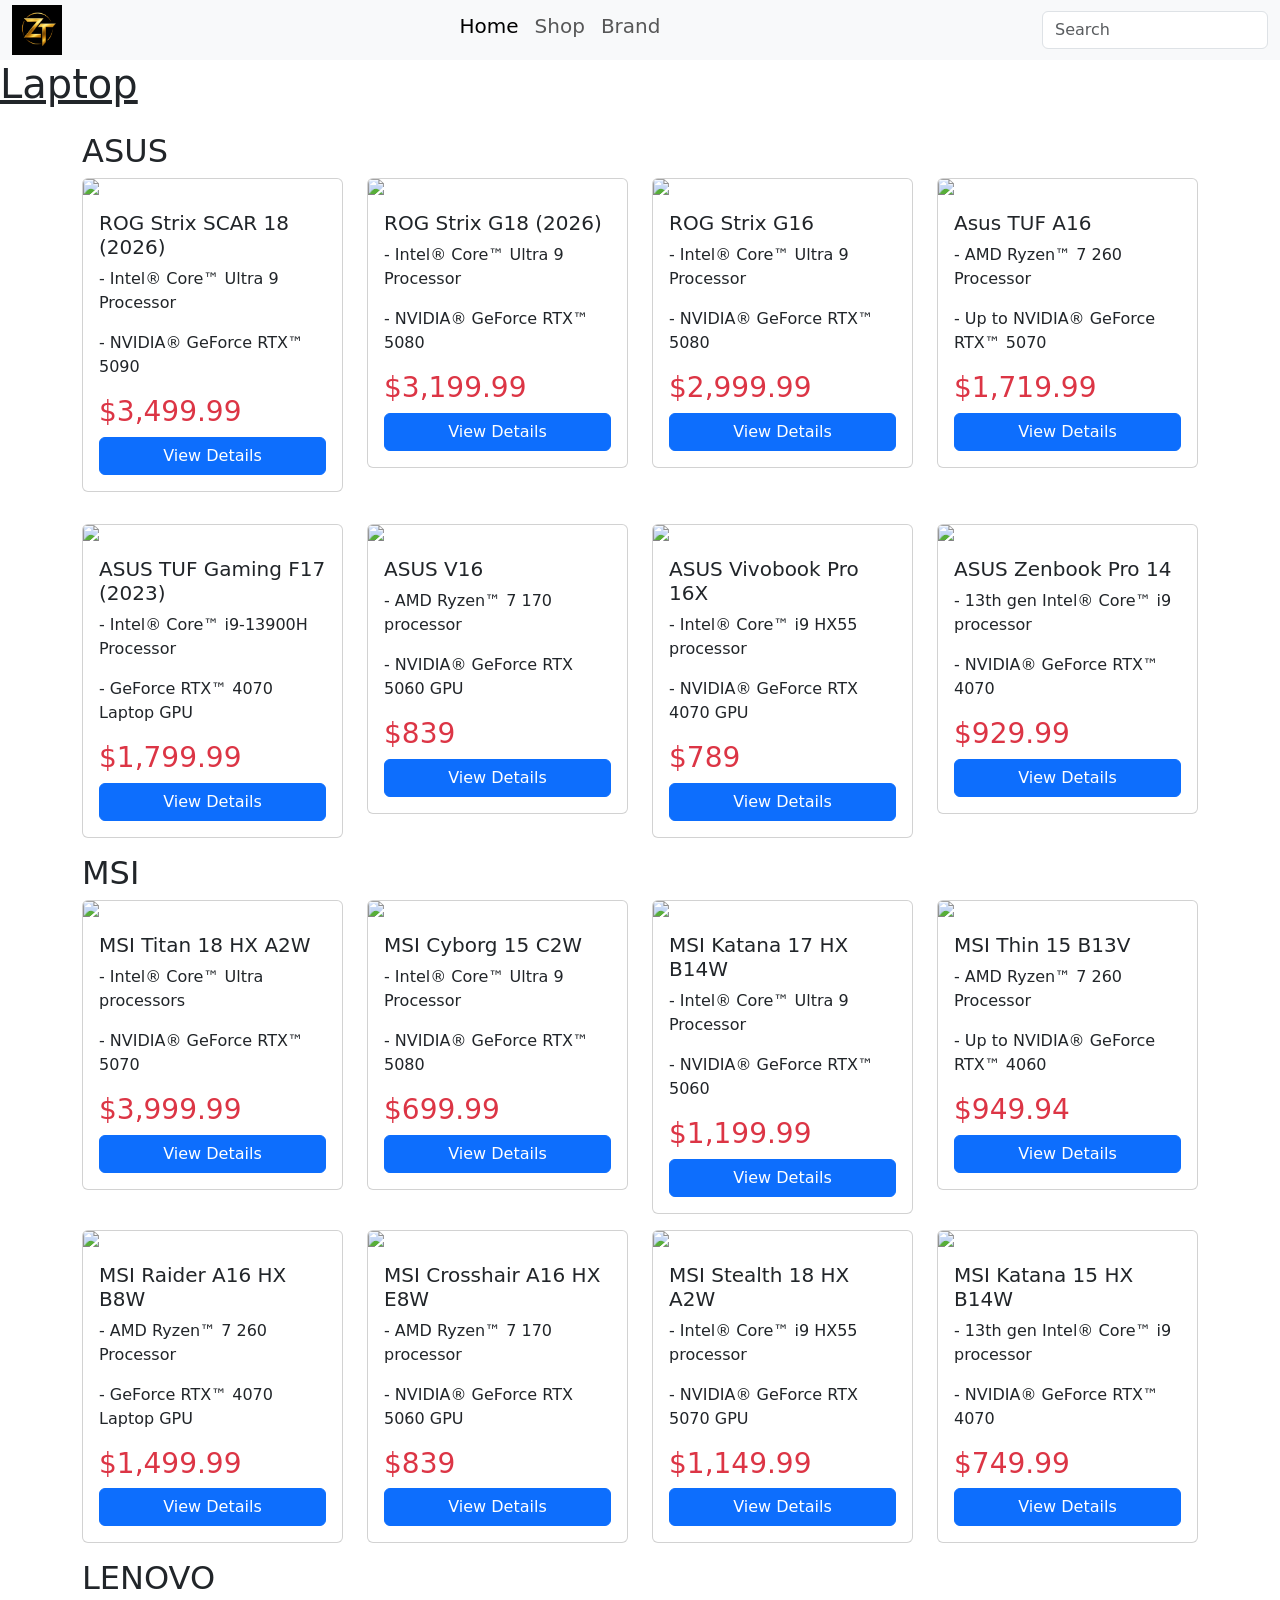
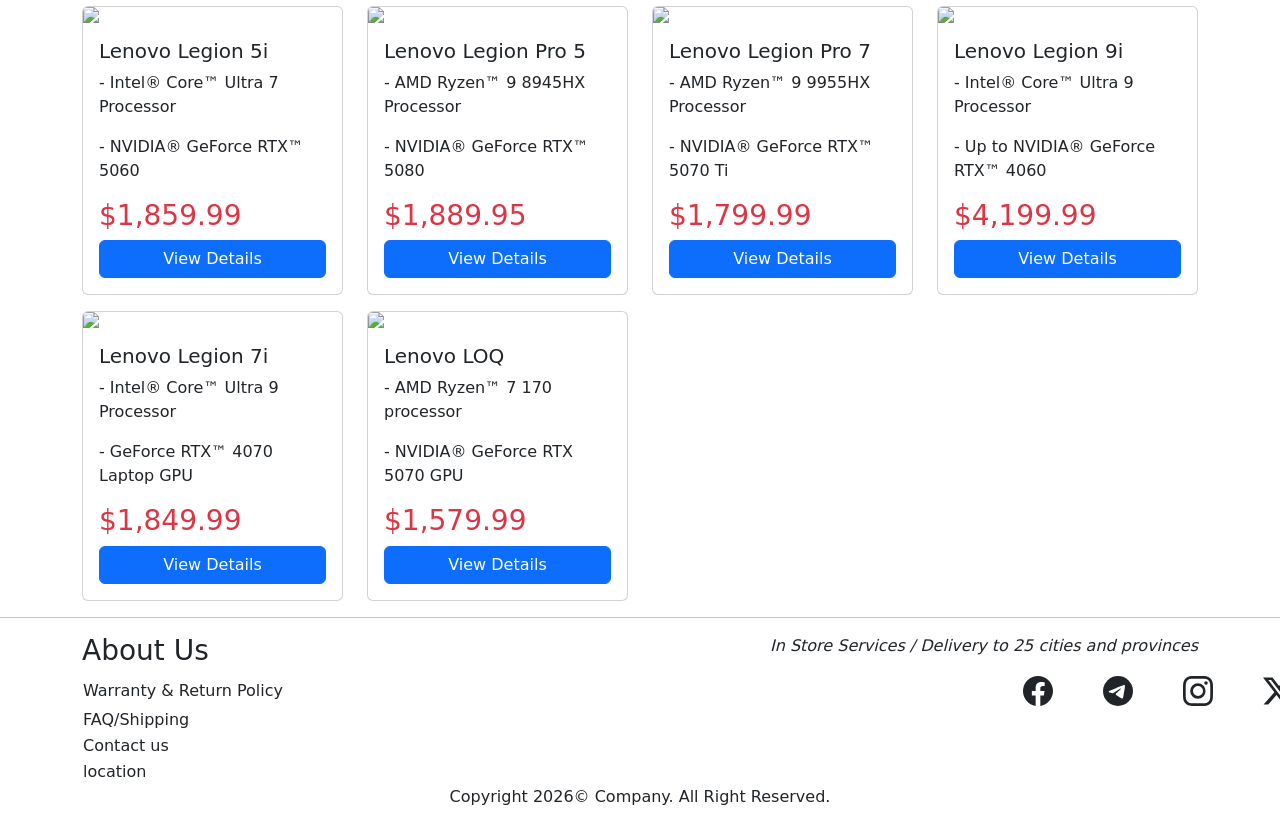
==== html/Laptop.html @ 7dabad83 "Add files via upload" ====
<!DOCTYPE html>
<html lang="en">
<head>
<meta charset="UTF-8">
<meta name="viewport" content="width=device-width, initial-scale=1.0">

<title>Laptop</title>

<link rel="stylesheet" href="css/bootstrap.css">
<Link rel="stylesheet" href="css/styles.css">

<style>

</style>

</head>
<body>

<!-- Navbar -->


<div class="container-fluid bg-light">
            <nav class="navbar navbar-expand-lg navbar-light bg-light py-0">
                <div class="collapse navbar-collapse d-flex justify-content-between" id="navbarNavAltMarkup">
                    <a class="navbar-brand" href="#">
                        <img src="IMG/293aea51-896a-4f34-acc1-66fc297c9404.png" alt="Logo" width="50">
                    </a>
                    <div class="navbar-nav mx-auto">
                        <a class="nav-item nav-link active" href="../index.html"><h5>Home</h5></a>
                        <a class="nav-item nav-link" href="../index.html#Shop"><h5>Shop</h5></a>
                        <a class="nav-item nav-link" href="../index.html#Branding"><h5>Brand</h5></a>
                    </div>
                    <form class="d-flex">
                        <input class="form-control mr-sm-2" type="search" placeholder="Search" aria-label="Search">
                    </form>
                </div>
            </nav>
        </div>
<!-- Brand -->

<h1 style="text-decoration: underline;">Laptop</h1>
<!--Asus-->

<div class="container py-3">
    <h2 class="section-title">ASUS</h2>
<div class="row g-4">

<!--box1-->
<div class="col-lg-3 col-md-6">
    <div class="card bas product-card">
        <img src="img/lap00.webp" class="card-img-top">
    <div class="card-body">
        <h5 class="card-title">ROG Strix SCAR 18 (2026)</h5>
    <p class="card-text">- Intel® Core™ Ultra 9 Processor</p>
    <p class="card-text">- NVIDIA® GeForce RTX™ 5090</p>
    <h3 class="price text-danger">$3,499.99</h3>
    <a href="#" class="btn btn-primary w-100">View Details</a>
    </div>
    </div>
</div>

<!--box2-->
<div class="col-lg-3 col-md-6">
    <div class="card bas product-card">
        <img src="img/lap01.webp" class="card-img-top">
        <div class="card-body">
    <h5 class="card-title">ROG Strix G18 (2026)</h5>
    <p class="card-text">- Intel® Core™ Ultra 9 Processor</p>
    <p class="card-text">- NVIDIA® GeForce RTX™ 5080</p>
    <h3 class="price text-danger">$3,199.99</h3>
<a href="#" class="btn btn-primary w-100">View Details</a>
</div>
</div>
</div>

<!--box 3-->
<div class="col-lg-3 col-md-6">
<div class="card bas product-card">
<img src="img/lap1.webp" class="card-img-top">
<div class="card-body">
<h5 class="card-title">ROG Strix G16 </h5>
<p class="card-text">- Intel® Core™ Ultra 9 Processor</p>
<p class="card-text">- NVIDIA® GeForce RTX™ 5080</p>
<h3 class="price text-danger">$2,999.99</h3>
<a href="#" class="btn btn-primary w-100">View Details</a>
</div>
</div>
</div>

<!--box4-->
<div class="col-lg-3 col-md-6">
<div class="card bas product-card">
<img src="img/lap2.webp" class="card-img-top">
<div class="card-body">
<h5 class="card-title">Asus TUF A16</h5>
<p class="card-text">- AMD Ryzen™ 7 260 Processor</p>
<p class="card-text">- Up to NVIDIA® GeForce RTX™ 5070</p>
<h3 class="price text-danger">$1,719.99</h3>
<a href="#" class="btn btn-primary w-100">View Details</a>
</div>
</div>
</div>
</div>
</div>
<div class="mt-3"></div>

<!  box5    >
<div class="container">
<div class="row g-4">
<!-- Card 1 -->
<div class="col-lg-3 col-md-6">
<div class="card bas product-card">
<img src="img/lap3.webp" class="card-img-top">
<div class="card-body">
<h5 class="card-title">ASUS TUF Gaming F17 (2023)</h5>
<p class="card-text">- Intel® Core™ i9-13900H Processor</p>
<p class="card-text">-  GeForce RTX™ 4070 Laptop GPU</p>
<h3 class="price text-danger">$1,799.99</h3>
<a href="#" class="btn btn-primary w-100">View Details</a>
</div>
</div>
</div>

<!  box6    >
<div class="col-lg-3 col-md-6">
<div class="card bas product-card">
<img src="img/lap4.webp" class="card-img-top">
<div class="card-body">
<h5 class="card-title">ASUS V16</h5>
<p class="card-text">- AMD Ryzen™ 7 170 processor</p>
<p class="card-text">-  NVIDIA® GeForce RTX 5060 GPU</p>
<h3 class="price text-danger">$839</h3>
<a href="#" class="btn btn-primary w-100">View Details</a>
</div>
</div>
</div>

<!  box7    >
<div class="col-lg-3 col-md-6">
<div class="card bas product-card">
<img src="img/lap5.webp" class="card-img-top">
<div class="card-body">
<h5 class="card-title">ASUS Vivobook Pro 16X</h5>
<p class="card-text">- Intel® Core™ i9 HX55 processor</p>
<p class="card-text">- NVIDIA® GeForce RTX 4070 GPU</p>
<h3 class="price text-danger">$789</h3>
<a href="#" class="btn btn-primary w-100">View Details</a>
</div>
</div>
</div>

<!  box8    >
<div class="col-lg-3 col-md-6">
<div class="card bas product-card">
<img src="img/lap6.webp" class="card-img-top">
<div class="card-body">
<h5 class="card-title">ASUS Zenbook Pro 14</h5>
<p class="card-text">- 13th gen Intel® Core™ i9 processor</p>
<p class="card-text">- NVIDIA® GeForce RTX™ 4070</p>
<h3 class="price text-danger">$929.99</h3>
<a href="#" class="btn btn-primary w-100">View Details</a>
</div>
</div>
</div>
</div>
</div>
<div class="mt-3"></div>

<!  ==MSI== >

<div class="container">
    <h2 class="section-title">MSI</h2>
<div class="row g-4">

<!  box1    >
<div class="col-lg-3 col-md-6">
    <div class="card bas product-card">
        <img src="img/Mlap1.webp" class="card-img-top">
    <div class="card-body">
        <h5 class="card-title">MSI Titan 18 HX A2W</h5>
    <p class="card-text">- Intel® Core™ Ultra processors</p>
    <p class="card-text">- NVIDIA® GeForce RTX™ 5070</p>
    <h3 class="price text-danger">$3,999.99</h3>
    <a href="#" class="btn btn-primary w-100">View Details</a>
    </div>
    </div>
</div>

<!  box2    >
<div class="col-lg-3 col-md-6">
    <div class="card bas product-card">
        <img src="img/Mlap2.webp" class="card-img-top">
        <div class="card-body">
    <h5 class="card-title">MSI Cyborg 15 C2W</h5>
    <p class="card-text">- Intel® Core™ Ultra 9 Processor</p>
    <p class="card-text">- NVIDIA® GeForce RTX™ 5080</p>
    <h3 class="price text-danger">$699.99</h3>
<a href="#" class="btn btn-primary w-100">View Details</a>
</div>
</div>
</div>

<!  box 3    >
<div class="col-lg-3 col-md-6">
<div class="card bas product-card">
<img src="img/Mlap3.webp" class="card-img-top">
<div class="card-body">
<h5 class="card-title">MSI Katana 17 HX B14W</h5>
<p class="card-text">- Intel® Core™ Ultra 9 Processor</p>
<p class="card-text">- NVIDIA® GeForce RTX™ 5060</p>
<h3 class="price text-danger">$1,199.99</h3>
<a href="#" class="btn btn-primary w-100">View Details</a>
</div>
</div>
</div>

<!  box4    >
<div class="col-lg-3 col-md-6">
<div class="card bas product-card">
<img src="img/Mlap4.webp" class="card-img-top">
<div class="card-body">
<h5 class="card-title">MSI Thin 15 B13V</h5>
<p class="card-text">- AMD Ryzen™ 7 260 Processor</p>
<p class="card-text">- Up to NVIDIA® GeForce RTX™ 4060</p>
<h3 class="price text-danger">$949.94</h3>
<a href="#" class="btn btn-primary w-100">View Details</a>
</div>
</div>
</div>
</div>
</div>
<div class="mt-3"></div>

<!  box5    >
<div class="container">
<div class="row g-4">
<!-- Card 1 -->
<div class="col-lg-3 col-md-6">
<div class="card bas product-card">
<img src="img/Mlap5.webp" class="card-img-top">
<div class="card-body">
<h5 class="card-title">MSI Raider A16 HX B8W</h5>
<p class="card-text">- AMD Ryzen™ 7 260 Processor</p>
<p class="card-text">-  GeForce RTX™ 4070 Laptop GPU</p>
<h3 class="price text-danger">$1,499.99</h3>
<a href="#" class="btn btn-primary w-100">View Details</a>
</div>
</div>
</div>

<!  box6    >
<div class="col-lg-3 col-md-6">
<div class="card bas product-card">
<img src="img/Mlap6.webp" class="card-img-top">
<div class="card-body">
<h5 class="card-title">MSI Crosshair A16 HX E8W</h5>
<p class="card-text">- AMD Ryzen™ 7 170 processor</p>
<p class="card-text">-  NVIDIA® GeForce RTX 5060 GPU</p>
<h3 class="price text-danger">$839</h3>
<a href="#" class="btn btn-primary w-100">View Details</a>
</div>
</div>
</div>

<!  box7    >
<div class="col-lg-3 col-md-6">
<div class="card bas product-card">
<img src="img/Mlap7.webp" class="card-img-top">
<div class="card-body">
<h5 class="card-title">MSI Stealth 18 HX A2W</h5>
<p class="card-text">- Intel® Core™ i9 HX55 processor</p>
<p class="card-text">- NVIDIA® GeForce RTX 5070 GPU</p>
<h3 class="price text-danger">$1,149.99</h3>
<a href="#" class="btn btn-primary w-100">View Details</a>
</div>
</div>
</div>

<!  box8    >
<div class="col-lg-3 col-md-6">
<div class="card bas product-card">
<img src="img/Mlap8.webp" class="card-img-top">
<div class="card-body">
<h5 class="card-title">MSI Katana 15 HX B14W</h5>
<p class="card-text">- 13th gen Intel® Core™ i9 processor</p>
<p class="card-text">- NVIDIA® GeForce RTX™ 4070</p>
<h3 class="price text-danger">$749.99</h3>
<a href="#" class="btn btn-primary w-100">View Details</a>
</div>
</div>
</div>
</div>
</div>
<div class="mt-3"></div>

<!  ==LENOVO== >

<div class="container">
    <h2 class="section-title">LENOVO</h2>
<div class="row g-4">

<!  box1    >
<div class="col-lg-3 col-md-6">
    <div class="card bas product-card">
        <img src="img/Llap1.avif" class="card-img-top">
    <div class="card-body">
        <h5 class="card-title">Lenovo Legion 5i</h5>
    <p class="card-text">- Intel® Core™ Ultra 7 Processor</p>
    <p class="card-text">- NVIDIA® GeForce RTX™ 5060</p>
    <h3 class="price text-danger">$1,859.99</h3>
    <a href="#" class="btn btn-primary w-100">View Details</a>
    </div>
    </div>
</div>

<!  box2    >
<div class="col-lg-3 col-md-6">
    <div class="card bas product-card">
        <img src="img/Llap2.avif" class="card-img-top">
        <div class="card-body">
    <h5 class="card-title">Lenovo Legion Pro 5</h5>
    <p class="card-text">- AMD Ryzen™ 9 8945HX Processor</p>
    <p class="card-text">- NVIDIA® GeForce RTX™ 5080</p>
    <h3 class="price text-danger">$1,889.95</h3>
<a href="#" class="btn btn-primary w-100">View Details</a>
</div>
</div>
</div>

<!  box 3    >
<div class="col-lg-3 col-md-6">
<div class="card bas product-card">
<img src="img/Llap3.avif" class="card-img-top">
<div class="card-body">
<h5 class="card-title">Lenovo Legion Pro 7</h5>
<p class="card-text">- AMD Ryzen™ 9 9955HX Processor</p>
<p class="card-text">- NVIDIA® GeForce RTX™ 5070 Ti</p>
<h3 class="price text-danger">$1,799.99</h3>
<a href="#" class="btn btn-primary w-100">View Details</a>
</div>
</div>
</div>

<!  box4    >
<div class="col-lg-3 col-md-6">
<div class="card bas product-card">
<img src="img/Llap4.avif" class="card-img-top">
<div class="card-body">
<h5 class="card-title">Lenovo Legion 9i</h5>
<p class="card-text">- Intel® Core™ Ultra 9 Processor</p>
<p class="card-text">- Up to NVIDIA® GeForce RTX™ 4060</p>
<h3 class="price text-danger">$4,199.99</h3>
<a href="#" class="btn btn-primary w-100">View Details</a>
</div>
</div>
</div>
</div>
</div>
<div class="mt-3"></div>
<!  box5    >
<div class="container">
<div class="row g-4">
<!-- Card 1 -->
<div class="col-lg-3 col-md-6">
<div class="card bas product-card">
<img src="img/Llap5.avif" class="card-img-top">
<div class="card-body">
<h5 class="card-title">Lenovo Legion 7i</h5>
<p class="card-text">- Intel® Core™ Ultra 9 Processor</p>
<p class="card-text">-  GeForce RTX™ 4070 Laptop GPU</p>
<h3 class="price text-danger">$1,849.99</h3>
<a href="#" class="btn btn-primary w-100">View Details</a>
</div>
</div>
</div>

<!  box6    >
<div class="col-lg-3 col-md-6">
<div class="card bas product-card">
<img src="img/Llap06.avif" class="card-img-top">
<div class="card-body">
<h5 class="card-title">Lenovo LOQ</h5>
<p class="card-text">- AMD Ryzen™ 7 170 processor</p>
<p class="card-text">-  NVIDIA® GeForce RTX 5070 GPU</p>
<h3 class="price text-danger">$1,579.99</h3>
<a href="#" class="btn btn-primary w-100">View Details</a>
</div>
</div>
</div>
</div>
</div>


<script src="https://cdn.jsdelivr.net/npm/bootstrap@5.3.3/dist/js/bootstrap.bundle.min.js"></script>
</section>
<div class="mt-3"></div>
<hr>
<div class="container">
            <div class="d-flex justify-content-between">
                <h3>About Us</h3>
                <p><i>In Store Services / Delivery to 25 cities and provinces</i></p>
            </div>
            <table style="width: 1250px;">
                <thead>
                    <tr>
                        <td>Warranty & Return Policy</td>
                        <td style="width: 80px;">
                            <svg xmlns="http://www.w3.org/2000/svg" width="50" height="30" fill="currentColor" class="bi bi-facebook" viewBox="0 0 16 16">
                                <path d="M16 8.049c0-4.446-3.582-8.05-8-8.05C3.58 0-.002 3.603-.002 8.05c0 4.017 2.926 7.347 6.75 7.951v-5.625h-2.03V8.05H6.75V6.275c0-2.017 1.195-3.131 3.022-3.131.876 0 1.791.157 1.791.157v1.98h-1.009c-.993 0-1.303.621-1.303 1.258v1.51h2.218l-.354 2.326H9.25V16c3.824-.604 6.75-3.934 6.75-7.951"/>
                            </svg>
                        </td>
                        <td style="width: 80px;">
                            <svg xmlns="http://www.w3.org/2000/svg" width="50" height="30" fill="currentColor" class="bi bi-telegram" viewBox="0 0 16 16">
                                <path d="M16 8A8 8 0 1 1 0 8a8 8 0 0 1 16 0M8.287 5.906q-1.168.486-4.666 2.01-.567.225-.595.442c-.03.243.275.339.69.47l.175.055c.408.133.958.288 1.243.294q.39.01.868-.32 3.269-2.206 3.374-2.23c.05-.012.12-.026.166.016s.042.12.037.141c-.03.129-1.227 1.241-1.846 1.817-.193.18-.33.307-.358.336a8 8 0 0 1-.188.186c-.38.366-.664.64.015 1.088.327.216.589.393.85.571.284.194.568.387.936.629q.14.092.27.187c.331.236.63.448.997.414.214-.02.435-.22.547-.82.265-1.417.786-4.486.906-5.751a1.4 1.4 0 0 0-.013-.315.34.34 0 0 0-.114-.217.53.53 0 0 0-.31-.093c-.3.005-.763.166-2.984 1.09"/>
                            </svg>
                        </td>
                        <td style="width: 80px;">
                            <svg xmlns="http://www.w3.org/2000/svg" width="50" height="30" fill="currentColor" class="bi bi-instagram" viewBox="0 0 16 16">
                            <path d="M8 0C5.829 0 5.556.01 4.703.048 3.85.088 3.269.222 2.76.42a3.9 3.9 0 0 0-1.417.923A3.9 3.9 0 0 0 .42 2.76C.222 3.268.087 3.85.048 4.7.01 5.555 0 5.827 0 8.001c0 2.172.01 2.444.048 3.297.04.852.174 1.433.372 1.942.205.526.478.972.923 1.417.444.445.89.719 1.416.923.51.198 1.09.333 1.942.372C5.555 15.99 5.827 16 8 16s2.444-.01 3.298-.048c.851-.04 1.434-.174 1.943-.372a3.9 3.9 0 0 0 1.416-.923c.445-.445.718-.891.923-1.417.197-.509.332-1.09.372-1.942C15.99 10.445 16 10.173 16 8s-.01-2.445-.048-3.299c-.04-.851-.175-1.433-.372-1.941a3.9 3.9 0 0 0-.923-1.417A3.9 3.9 0 0 0 13.24.42c-.51-.198-1.092-.333-1.943-.372C10.443.01 10.172 0 7.998 0zm-.717 1.442h.718c2.136 0 2.389.007 3.232.046.78.035 1.204.166 1.486.275.373.145.64.319.92.599s.453.546.598.92c.11.281.24.705.275 1.485.039.843.047 1.096.047 3.231s-.008 2.389-.047 3.232c-.035.78-.166 1.203-.275 1.485a2.5 2.5 0 0 1-.599.919c-.28.28-.546.453-.92.598-.28.11-.704.24-1.485.276-.843.038-1.096.047-3.232.047s-2.39-.009-3.233-.047c-.78-.036-1.203-.166-1.485-.276a2.5 2.5 0 0 1-.92-.598 2.5 2.5 0 0 1-.6-.92c-.109-.281-.24-.705-.275-1.485-.038-.843-.046-1.096-.046-3.233s.008-2.388.046-3.231c.036-.78.166-1.204.276-1.486.145-.373.319-.64.599-.92s.546-.453.92-.598c.282-.11.705-.24 1.485-.276.738-.034 1.024-.044 2.515-.045zm4.988 1.328a.96.96 0 1 0 0 1.92.96.96 0 0 0 0-1.92m-4.27 1.122a4.109 4.109 0 1 0 0 8.217 4.109 4.109 0 0 0 0-8.217m0 1.441a2.667 2.667 0 1 1 0 5.334 2.667 2.667 0 0 1 0-5.334"/>
                            </svg>
                        </td>
                        <td style="width: 80px;">
                            <svg xmlns="http://www.w3.org/2000/svg" width="50" height="30" fill="currentColor" class="bi bi-twitter-x" viewBox="0 0 16 16">
                                <path d="M12.6.75h2.454l-5.36 6.142L16 15.25h-4.937l-3.867-5.07-4.425 5.07H.316l5.733-6.57L0 .75h5.063l3.495 4.633L12.601.75Zm-.86 13.028h1.36L4.323 2.145H2.865z"/>
                            </svg>
                        </td>
                    </tr>
                    <tr>
                        <td>FAQ/Shipping</td>
                    </tr>
                    <tr>
                        <td>Contact us</td>
                    </tr>
                    <tr>
                        <td>location</td>
                    </tr>
                </thead>
            </table>
            <p class="text-center">Copyright 2026© Company. All Right Reserved.</p>
        </div>


</body>
</html>
---- html/css/styles.css ----
html {
    scroll-behavior: smooth;
}

.product-card {
    transition: tranform 0.3s ease, box-shadow 0.3s ease;
}

.product-card:hover {
    transform: translatey(-10px);
    box-shadow: 0 12px 25px rgb(87, 86, 86);
}
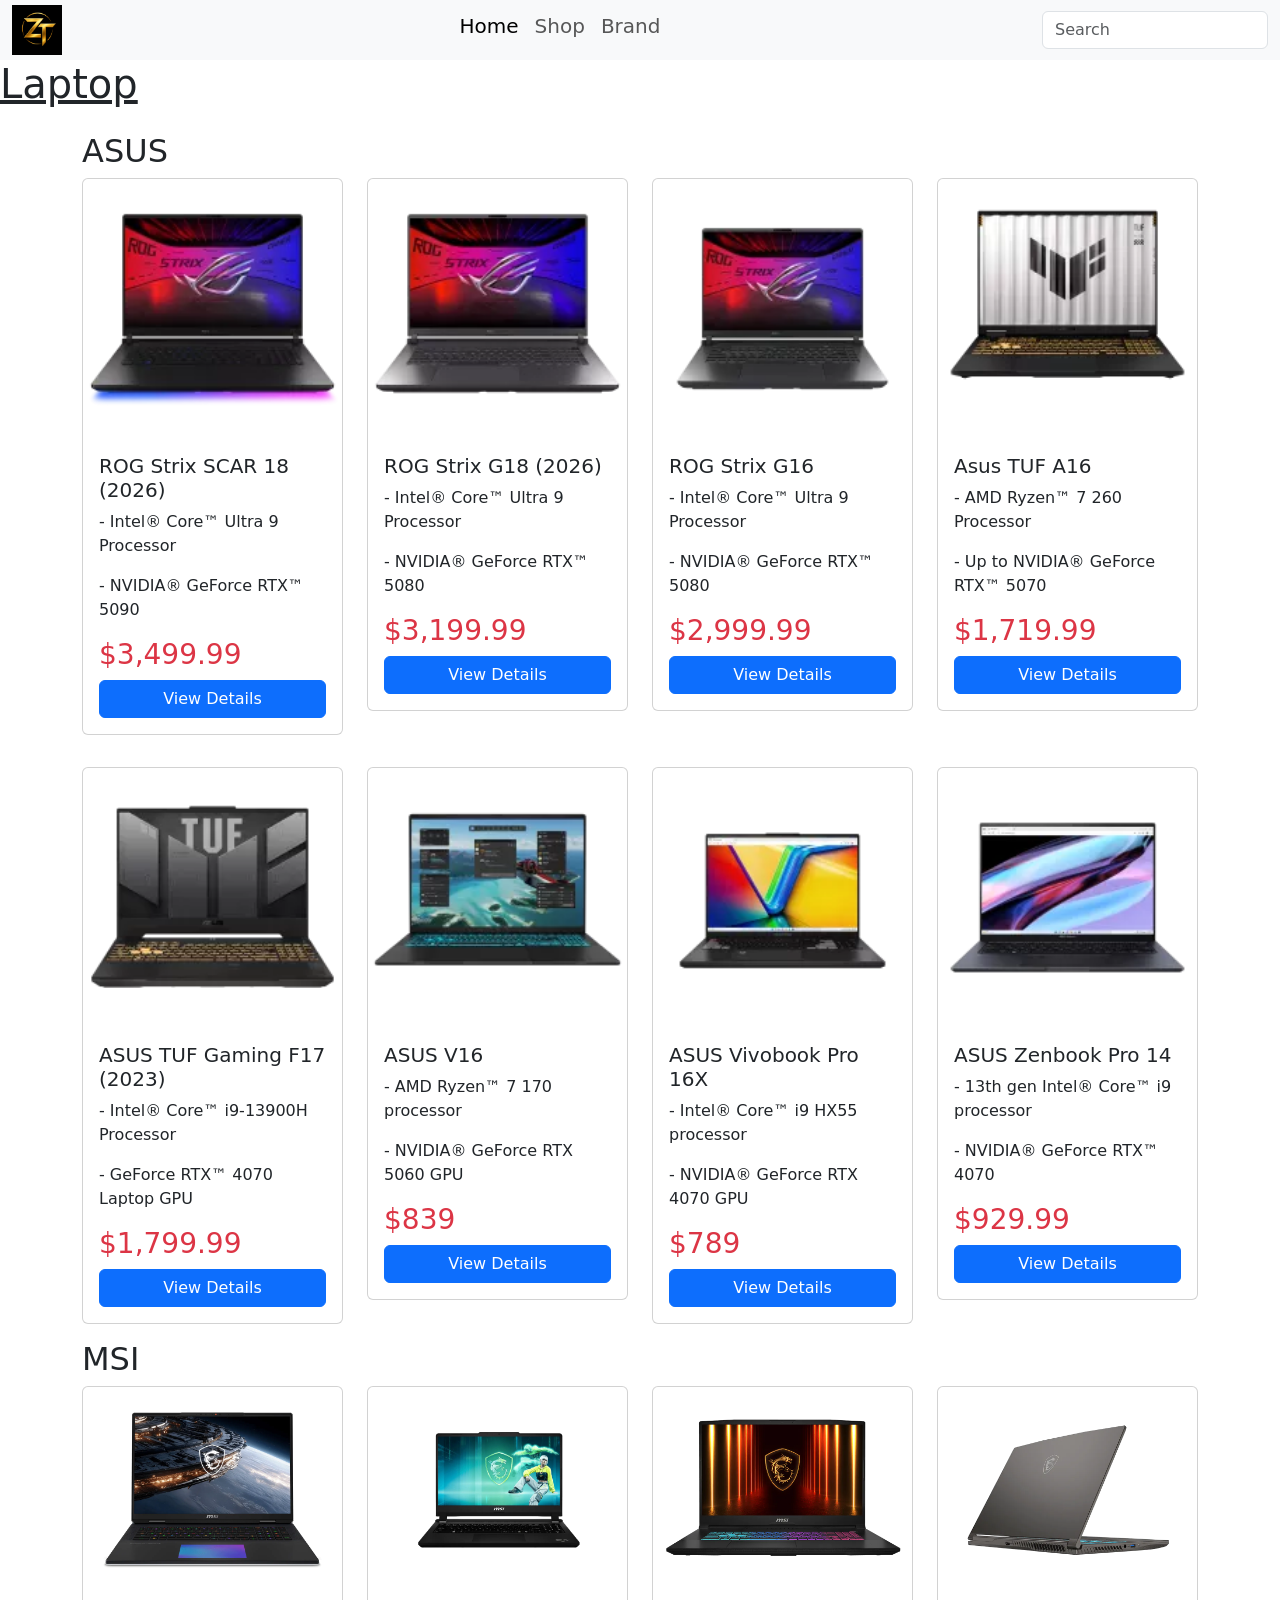
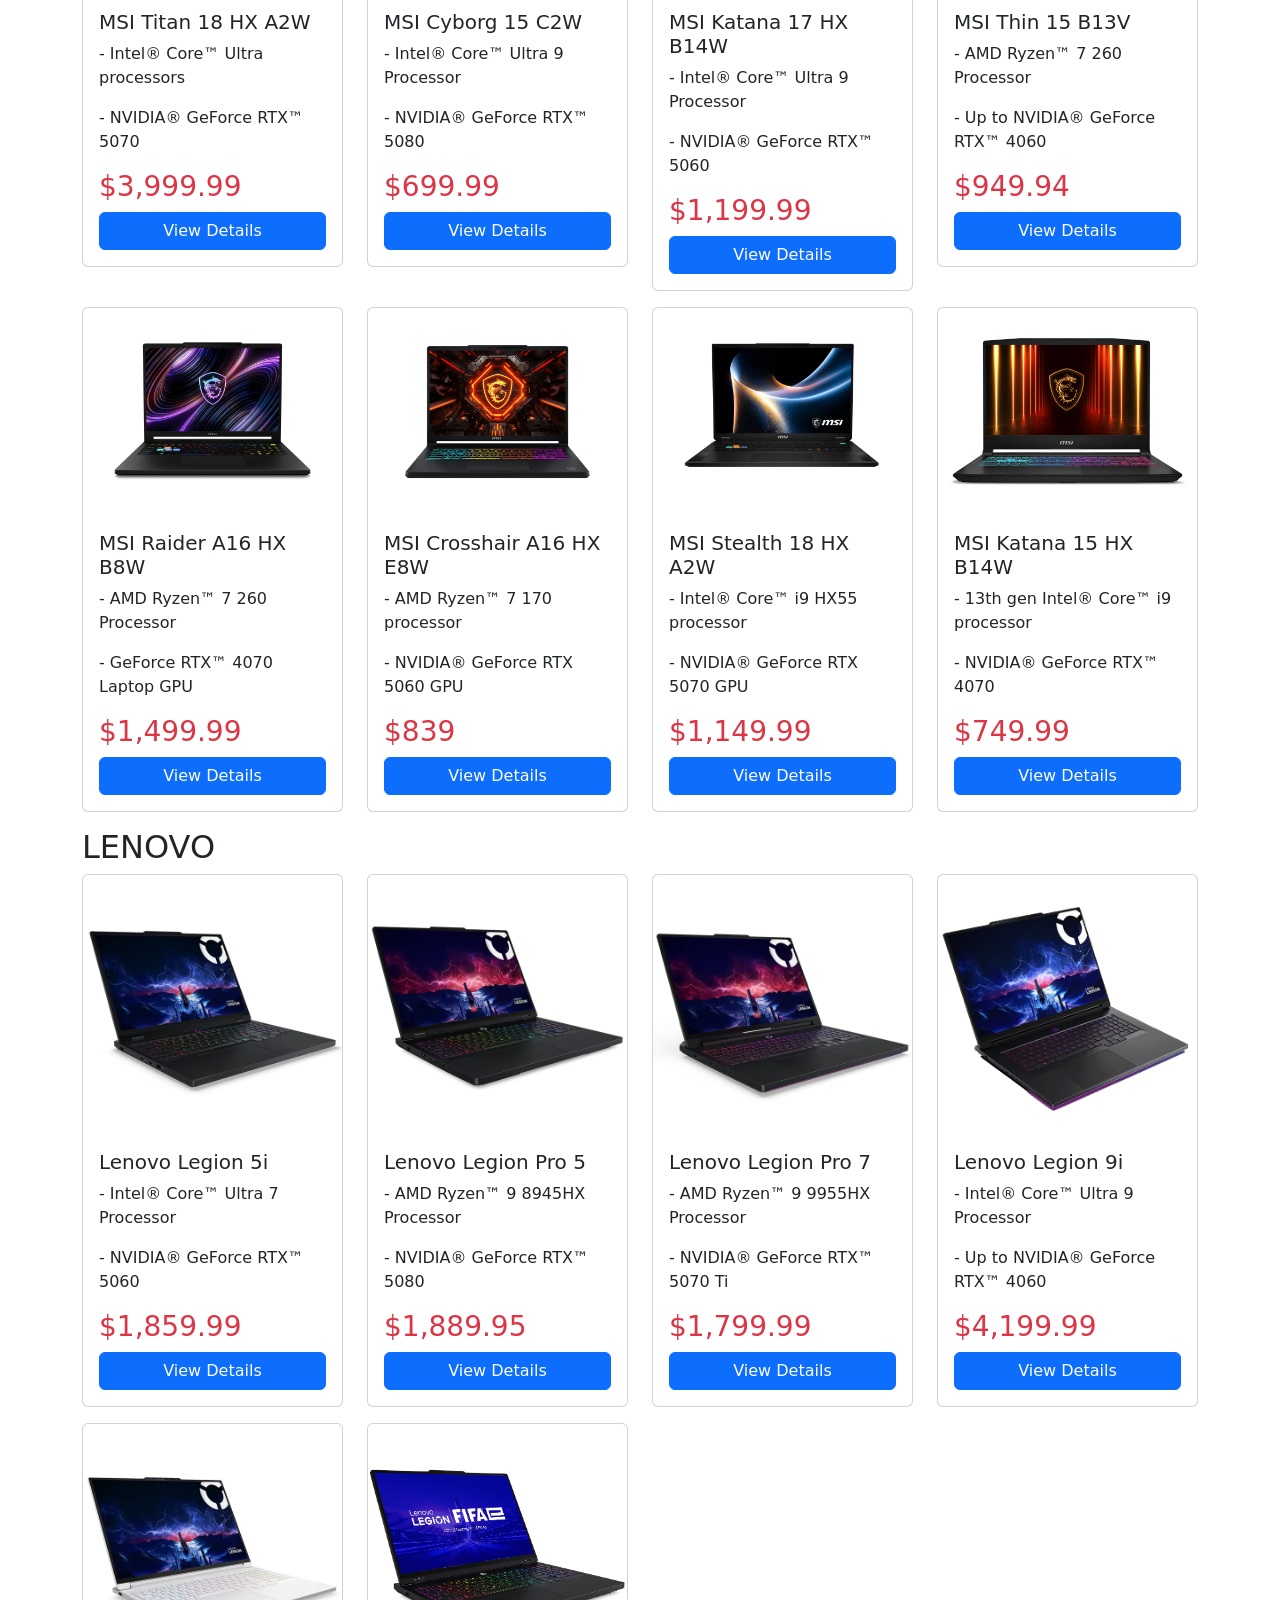
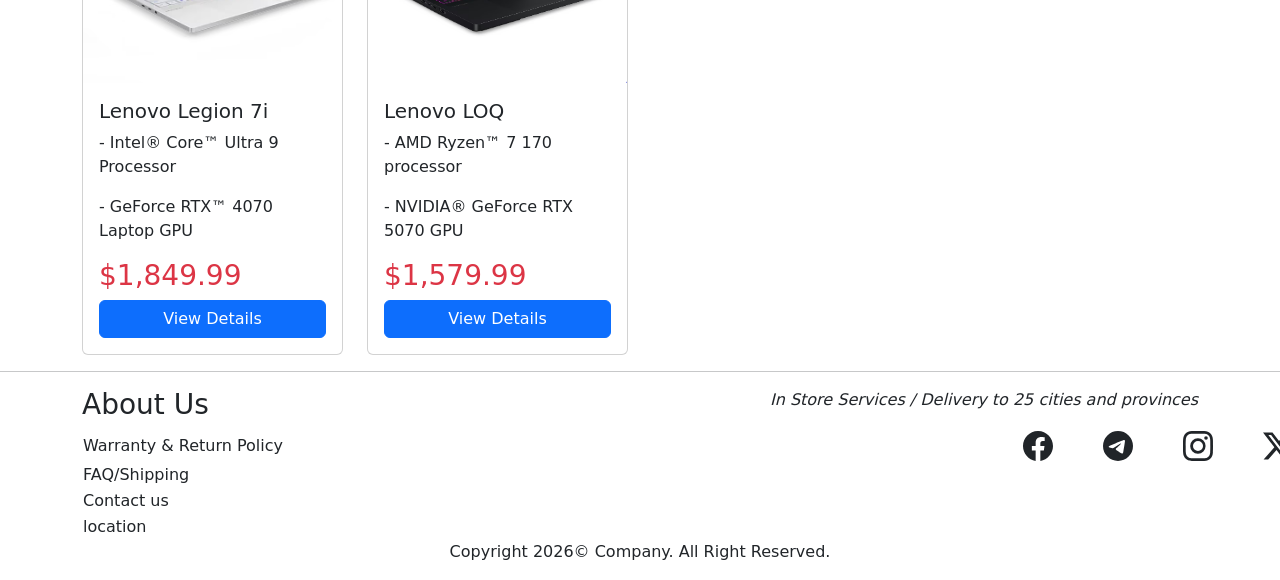
==== commit 45040d16: "Add files via upload" ====
--- a/html/Laptop.html
+++ b/html/Laptop.html
@@ -48,7 +48,7 @@
 <!--box1-->
 <div class="col-lg-3 col-md-6">
     <div class="card bas product-card">
-        <img src="img/lap00.webp" class="card-img-top">
+        <img src="IMG/lap00.webp" class="card-img-top">
     <div class="card-body">
         <h5 class="card-title">ROG Strix SCAR 18 (2026)</h5>
     <p class="card-text">- Intel® Core™ Ultra 9 Processor</p>
@@ -62,7 +62,7 @@
 <!--box2-->
 <div class="col-lg-3 col-md-6">
     <div class="card bas product-card">
-        <img src="img/lap01.webp" class="card-img-top">
+        <img src="IMG/lap01.webp" class="card-img-top">
         <div class="card-body">
     <h5 class="card-title">ROG Strix G18 (2026)</h5>
     <p class="card-text">- Intel® Core™ Ultra 9 Processor</p>
@@ -76,7 +76,7 @@
 <!--box 3-->
 <div class="col-lg-3 col-md-6">
 <div class="card bas product-card">
-<img src="img/lap1.webp" class="card-img-top">
+<img src="IMG/lap1.webp" class="card-img-top">
 <div class="card-body">
 <h5 class="card-title">ROG Strix G16 </h5>
 <p class="card-text">- Intel® Core™ Ultra 9 Processor</p>
@@ -90,7 +90,7 @@
 <!--box4-->
 <div class="col-lg-3 col-md-6">
 <div class="card bas product-card">
-<img src="img/lap2.webp" class="card-img-top">
+<img src="IMG/lap2.webp" class="card-img-top">
 <div class="card-body">
 <h5 class="card-title">Asus TUF A16</h5>
 <p class="card-text">- AMD Ryzen™ 7 260 Processor</p>
@@ -110,7 +110,7 @@
 <!-- Card 1 -->
 <div class="col-lg-3 col-md-6">
 <div class="card bas product-card">
-<img src="img/lap3.webp" class="card-img-top">
+<img src="IMG/lap3.webp" class="card-img-top">
 <div class="card-body">
 <h5 class="card-title">ASUS TUF Gaming F17 (2023)</h5>
 <p class="card-text">- Intel® Core™ i9-13900H Processor</p>
@@ -124,7 +124,7 @@
 <!  box6    >
 <div class="col-lg-3 col-md-6">
 <div class="card bas product-card">
-<img src="img/lap4.webp" class="card-img-top">
+<img src="IMG/lap4.webp" class="card-img-top">
 <div class="card-body">
 <h5 class="card-title">ASUS V16</h5>
 <p class="card-text">- AMD Ryzen™ 7 170 processor</p>
@@ -138,7 +138,7 @@
 <!  box7    >
 <div class="col-lg-3 col-md-6">
 <div class="card bas product-card">
-<img src="img/lap5.webp" class="card-img-top">
+<img src="IMG/lap5.webp" class="card-img-top">
 <div class="card-body">
 <h5 class="card-title">ASUS Vivobook Pro 16X</h5>
 <p class="card-text">- Intel® Core™ i9 HX55 processor</p>
@@ -152,7 +152,7 @@
 <!  box8    >
 <div class="col-lg-3 col-md-6">
 <div class="card bas product-card">
-<img src="img/lap6.webp" class="card-img-top">
+<img src="IMG/lap6.webp" class="card-img-top">
 <div class="card-body">
 <h5 class="card-title">ASUS Zenbook Pro 14</h5>
 <p class="card-text">- 13th gen Intel® Core™ i9 processor</p>
@@ -175,7 +175,7 @@
 <!  box1    >
 <div class="col-lg-3 col-md-6">
     <div class="card bas product-card">
-        <img src="img/Mlap1.webp" class="card-img-top">
+        <img src="IMG/Mlap1.webp" class="card-img-top">
     <div class="card-body">
         <h5 class="card-title">MSI Titan 18 HX A2W</h5>
     <p class="card-text">- Intel® Core™ Ultra processors</p>
@@ -189,7 +189,7 @@
 <!  box2    >
 <div class="col-lg-3 col-md-6">
     <div class="card bas product-card">
-        <img src="img/Mlap2.webp" class="card-img-top">
+        <img src="IMG/Mlap2.webp" class="card-img-top">
         <div class="card-body">
     <h5 class="card-title">MSI Cyborg 15 C2W</h5>
     <p class="card-text">- Intel® Core™ Ultra 9 Processor</p>
@@ -203,7 +203,7 @@
 <!  box 3    >
 <div class="col-lg-3 col-md-6">
 <div class="card bas product-card">
-<img src="img/Mlap3.webp" class="card-img-top">
+<img src="IMG/Mlap3.webp" class="card-img-top">
 <div class="card-body">
 <h5 class="card-title">MSI Katana 17 HX B14W</h5>
 <p class="card-text">- Intel® Core™ Ultra 9 Processor</p>
@@ -217,7 +217,7 @@
 <!  box4    >
 <div class="col-lg-3 col-md-6">
 <div class="card bas product-card">
-<img src="img/Mlap4.webp" class="card-img-top">
+<img src="IMG/Mlap4.webp" class="card-img-top">
 <div class="card-body">
 <h5 class="card-title">MSI Thin 15 B13V</h5>
 <p class="card-text">- AMD Ryzen™ 7 260 Processor</p>
@@ -237,7 +237,7 @@
 <!-- Card 1 -->
 <div class="col-lg-3 col-md-6">
 <div class="card bas product-card">
-<img src="img/Mlap5.webp" class="card-img-top">
+<img src="IMG/Mlap5.webp" class="card-img-top">
 <div class="card-body">
 <h5 class="card-title">MSI Raider A16 HX B8W</h5>
 <p class="card-text">- AMD Ryzen™ 7 260 Processor</p>
@@ -251,7 +251,7 @@
 <!  box6    >
 <div class="col-lg-3 col-md-6">
 <div class="card bas product-card">
-<img src="img/Mlap6.webp" class="card-img-top">
+<img src="IMG/Mlap6.webp" class="card-img-top">
 <div class="card-body">
 <h5 class="card-title">MSI Crosshair A16 HX E8W</h5>
 <p class="card-text">- AMD Ryzen™ 7 170 processor</p>
@@ -265,7 +265,7 @@
 <!  box7    >
 <div class="col-lg-3 col-md-6">
 <div class="card bas product-card">
-<img src="img/Mlap7.webp" class="card-img-top">
+<img src="IMG/Mlap7.webp" class="card-img-top">
 <div class="card-body">
 <h5 class="card-title">MSI Stealth 18 HX A2W</h5>
 <p class="card-text">- Intel® Core™ i9 HX55 processor</p>
@@ -279,7 +279,7 @@
 <!  box8    >
 <div class="col-lg-3 col-md-6">
 <div class="card bas product-card">
-<img src="img/Mlap8.webp" class="card-img-top">
+<img src="IMG/Mlap8.webp" class="card-img-top">
 <div class="card-body">
 <h5 class="card-title">MSI Katana 15 HX B14W</h5>
 <p class="card-text">- 13th gen Intel® Core™ i9 processor</p>
@@ -302,7 +302,7 @@
 <!  box1    >
 <div class="col-lg-3 col-md-6">
     <div class="card bas product-card">
-        <img src="img/Llap1.avif" class="card-img-top">
+        <img src="IMG/Llap1.avif" class="card-img-top">
     <div class="card-body">
         <h5 class="card-title">Lenovo Legion 5i</h5>
     <p class="card-text">- Intel® Core™ Ultra 7 Processor</p>
@@ -316,7 +316,7 @@
 <!  box2    >
 <div class="col-lg-3 col-md-6">
     <div class="card bas product-card">
-        <img src="img/Llap2.avif" class="card-img-top">
+        <img src="IMG/Llap2.avif" class="card-img-top">
         <div class="card-body">
     <h5 class="card-title">Lenovo Legion Pro 5</h5>
     <p class="card-text">- AMD Ryzen™ 9 8945HX Processor</p>
@@ -330,7 +330,7 @@
 <!  box 3    >
 <div class="col-lg-3 col-md-6">
 <div class="card bas product-card">
-<img src="img/Llap3.avif" class="card-img-top">
+<img src="IMG/Llap3.avif" class="card-img-top">
 <div class="card-body">
 <h5 class="card-title">Lenovo Legion Pro 7</h5>
 <p class="card-text">- AMD Ryzen™ 9 9955HX Processor</p>
@@ -344,7 +344,7 @@
 <!  box4    >
 <div class="col-lg-3 col-md-6">
 <div class="card bas product-card">
-<img src="img/Llap4.avif" class="card-img-top">
+<img src="IMG/Llap4.avif" class="card-img-top">
 <div class="card-body">
 <h5 class="card-title">Lenovo Legion 9i</h5>
 <p class="card-text">- Intel® Core™ Ultra 9 Processor</p>
@@ -363,7 +363,7 @@
 <!-- Card 1 -->
 <div class="col-lg-3 col-md-6">
 <div class="card bas product-card">
-<img src="img/Llap5.avif" class="card-img-top">
+<img src="IMG/Llap5.avif" class="card-img-top">
 <div class="card-body">
 <h5 class="card-title">Lenovo Legion 7i</h5>
 <p class="card-text">- Intel® Core™ Ultra 9 Processor</p>
@@ -377,7 +377,7 @@
 <!  box6    >
 <div class="col-lg-3 col-md-6">
 <div class="card bas product-card">
-<img src="img/Llap06.avif" class="card-img-top">
+<img src="IMG/Llap06.avif" class="card-img-top">
 <div class="card-body">
 <h5 class="card-title">Lenovo LOQ</h5>
 <p class="card-text">- AMD Ryzen™ 7 170 processor</p>
